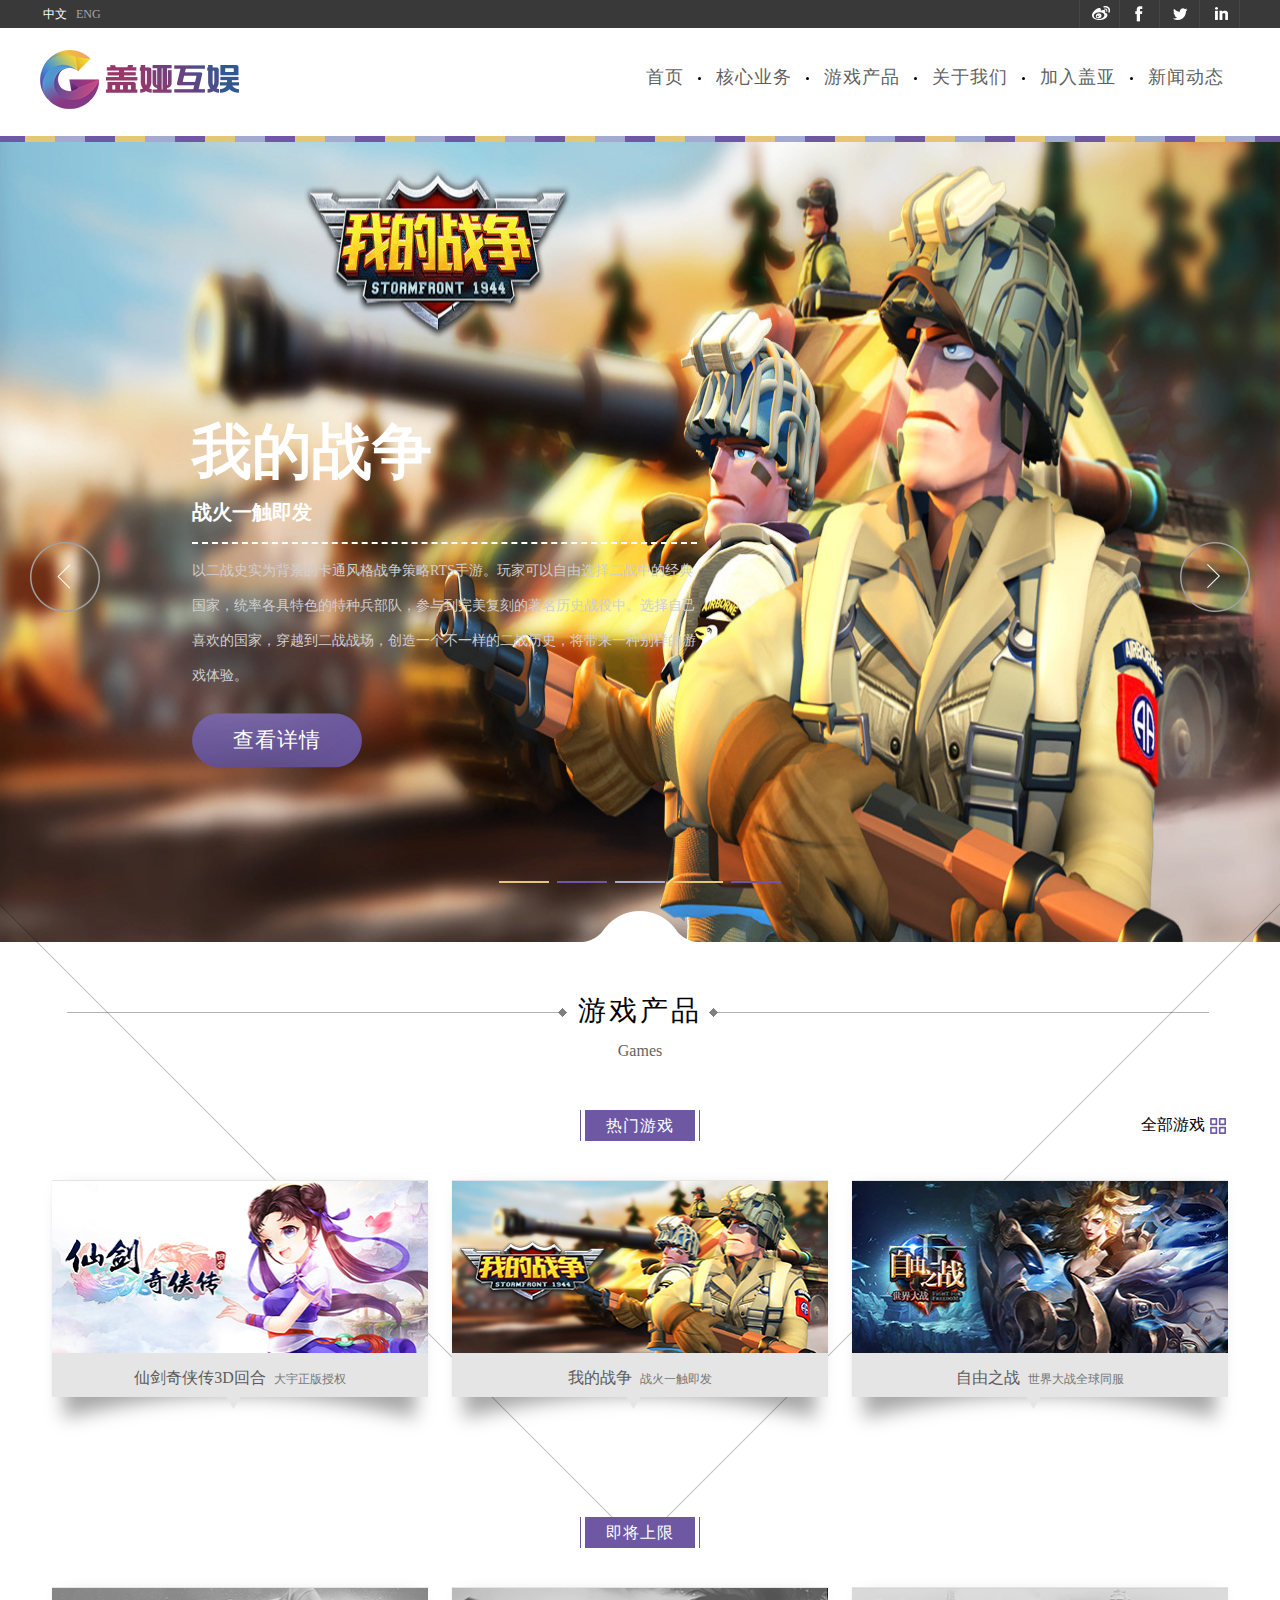
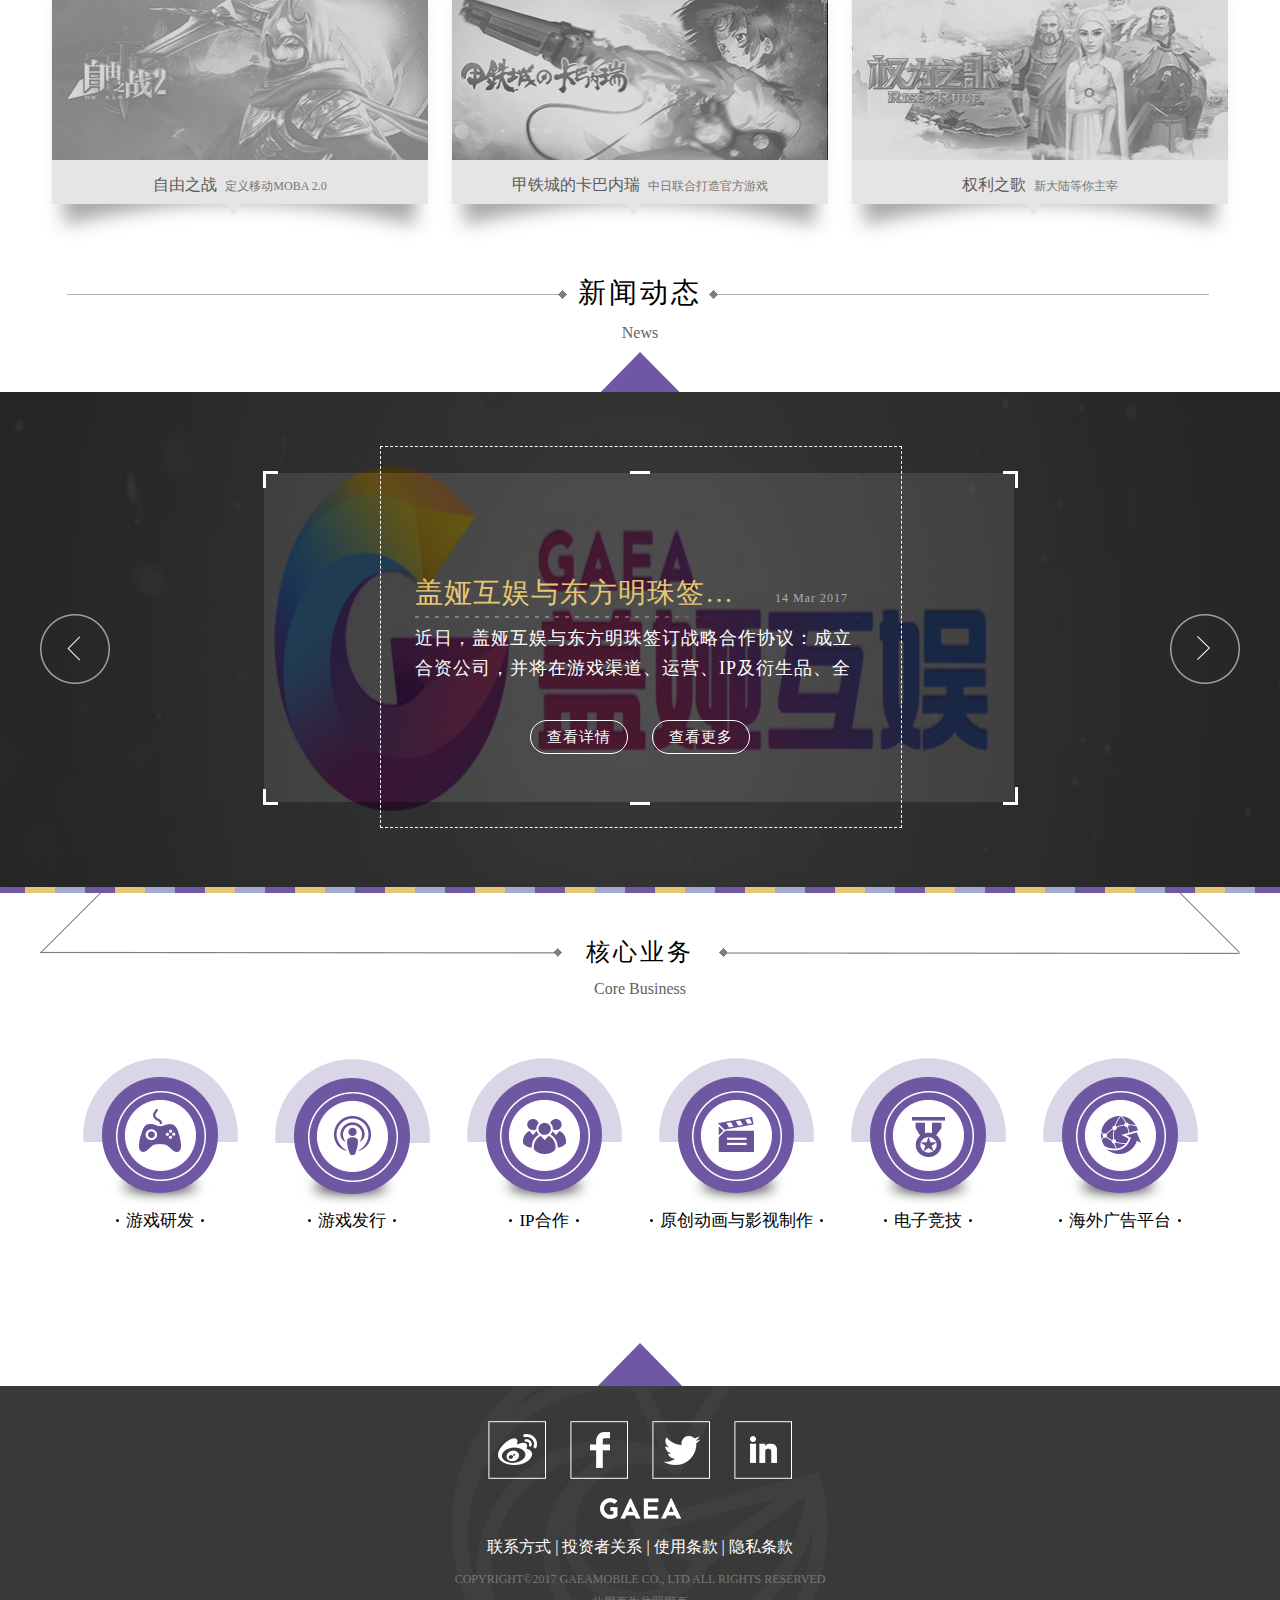
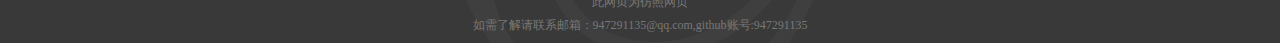
==== index.html @ ed8b8d53 "add index" ====
<!DOCTYPE html>
<html>
	<head>
		<meta charset="utf-8" />
<!--		/<meta name="viewport" content="width=device-width,initial-scale=1" />-->
		<title>重生娱乐</title>		
		<script type="text/javascript" src="js/jquery-3.1.1.min.js" ></script>
		<script type="text/javascript" src="js/imgshow.js" ></script>
		<script>
			$(function(){
				var userwidth= $(window).width();
			})
		</script>
		<link rel="stylesheet" href="css/index.css" />
	</head>
	<body>
		<header>
			<div class="head_box">
				<div class="sub_menu">
					<div class="inner">
						<div class="language">
							<ul>
								<li><a href="#" class="active">中文</a></li>
								<li><a href="#">ENG</a></li>
							</ul>
						</div>
						<div class="sub_share">
							<a href="#" class="sina">
								<div></div>
							</a>
							<a href="#" class="fb">
								<div></div>
							</a>
							<a href="#" class="twitter">
								<div></div>
							</a>
							<a href="#" class="in">
								<div></div>
							</a>
						</div>
					</div>
				</div>
				<div class="nav_box">
					<div class="box_inner">
						<a href="#"><img src="img/gaea.png"  /></a>
						<ul class="nav">
							<li class="nav_1"><a href="#">首页</a></li>
							<li><a href="#">核心业务</a></li>
							<li><a href="#">游戏产品</a></li>
							<li><a href="#">关于我们</a></li>
							<li><a href="#">加入盖亚</a></li>
							<li><a href="#">新闻动态</a></li>
						</ul>
					</div>
				</div>
			</div>
		</header>
		<div class="deco-arrow-big-min"></div>
		<div class="content">
			<div class="imgshow">
				<ul class="imgwidth">
					<li><a href="#"><img src="img/show.jpg"/></a></li>
					<li><a href="#"><img src="img/show (1).jpg"/></a></li>
					<li><a href="#"><img src="img/show (2).jpg"/></a></li>
					<li><a href="#"><img src="img/show (3).jpg"/></a></li>
					<li><a href="#"><img src="img/show (4).jpg"/></a></li>
				</ul>
				<div class="deco-arrow-big"></div>
				<div class="left_but newbtn" >
					<a class="other"></a>
				</div>
				<div class="right_but newbtn">
					<a class="other"></a>
				</div>
				<div class="img_nav">
					<span></span>
					<span></span>
					<span></span>
					<span></span>
					<span></span>
				</div>
				<div class="img_information">
						<ul>
							<li class="active">
								<h2>
									我的战争
									<span>战火一触即发</span>
								</h2>
								<div class="information_info">
									<p>以二战史实为背景的卡通风格战争策略RTS手游。玩家可以自由选择二战中的经典国家，统率各具特色的特种兵部队，参与到完美复刻的著名历史战役中。选择自己喜欢的国家，穿越到二战战场，创造一个不一样的二战历史，将带来一种别样的游戏体验。</p>
								</div>
								<a class="information_btn" href="#">查看详情</a>
							</li>
							<li>
								<h2>
									<p>仙剑奇侠传3D回合</p>
									<p><span>战火一触即发</span></p>
								</h2>
								<div class="information_info">
									<p>大宇正版授权仙剑全系列3DMMORPG回合制大型手游，全3D画面、立体飞行坐骑、开放式场景、姚仙订制专属剧情，且在众多仙剑传统产品中首次引入阵营概念——仙盟剑盟激烈对抗。仙剑21年，御剑乘风！</p>
								</div>
								<a class="information_btn" href="#">查看详情</a>
							</li>
							<li>
								<h2>
									自由之战2
									<span>定义移动MOBA 2.0</span>
								</h2>
								<div class="information_info">
									<p>《自由之战》的全新续作，从玩法、视觉、平衡性、荣誉、资源及赛事等多角度出发，合力打造出引领未来的MOBA手游。</p>
								</div>
								<a class="information_btn" href="#">查看详情</a>
							</li>
							<li>
								<h2>
									甲铁城的卡巴内瑞
									<span>中日联合打造官方游戏</span>
								</h2>
								<div class="information_info">
									<p>日本版权方正版授权，100%正统还原原著剧情，在游戏中体验末世浩劫，自由探索危机世界，打造属于自己的家园。</p>
								</div>
								<a class="information_btn" href="#">查看详情</a>
							</li>
							<li>
								<h2>
									巫师之昆特牌
									<span>你就是王牌</span>
								</h2>
								<div class="information_info">
									<p>《巫师之昆特牌》是一款免费的在线卡牌游戏，其设定源自《巫师》系列小说；它的原型最初出现在《巫师》游戏系列的第三作《巫师 3：狂猎》中 ，强调兵不厌诈、临场决策和精心布局的创新玩法。</p>
								</div>
								<a class="information_btn" href="#">查看详情</a>
							</li>
						</ul>
				</div>
				<div class="bottom_deco"></div>
				
			</div>
			
			<div class="game-box">
				<div class="game_header_title">
					<h2>	
						游戏产品
						<span>Games</span>
					</h2>
				</div>
				<div class="hotgame">
					<div class="hotgame_inner">
						<div class="game_type">
							<h3>热门游戏</h3>
							<a class="checkall">全部游戏</a>
						</div>
						<div class="game_con">
							<ul>
								<li><a href="#"><div class="pic"><img src="img/show_1.jpg"/></div><p>仙剑奇侠传3D回合<span>大宇正版授权</span></p></a></li>
								<li><a href="#"><div class="pic"><img src="img/show_2.jpg"/></div><p>我的战争<span>战火一触即发</span></p></a></li>
								<li><a href="#"><div class="pic"><img src="img/show_3.jpg"/></div><p>自由之战<span>世界大战全球同服</span></p></a></li>
							</ul>
						</div>
					</div>
				</div>
				<div class="colgame">
					<div class="colgame_inner">
						<div class="game_type">
							<h3>即将上限</h3>
						</div>
						<div class="game_con">
							<ul>
								<li><a href="#"><div class="pic"><img src="img/show_4.jpg"/></div><p>自由之战<span>定义移动MOBA 2.0</span></p></a></li>
								<li><a href="#"><div class="pic"><img src="img/show_5.jpg"/></div><p>甲铁城的卡巴内瑞<span>中日联合打造官方游戏</span></p></a></li>
								<li><a href="#"><div class="pic"><img src="img/show_6.jpg"/></div><p>权利之歌<span>新大陆等你主宰</span></p></a></li>
							</ul>
						</div>
					</div>
				</div>
			</div>
		
			<div class="news-box">
				<div class="news-box_title">
					<h2>
						新闻动态
						<span>News</span>
					</h2>
				</div>
				<div class="news-box-swiper">
					<div class="news-con">
						<div class="swiper-container">
							<ul>
								<li><img src="img/show_yin_2.jpg" /></li>
								<li><img src="img/show_yin_3.jpg" /></li>
								<li><img src="img/show_yin_1.jpg" /></li>
							</ul>
						</div>
						<div class="new-mark">
							<div class="new-mark_div">
								<div class="news_info">
									<div class="deco deco01"></div>
									<div class="deco deco02"></div>
									<div class="deco deco03"></div>
									<div class="deco deco04"></div>
									<div class="deco deco05"></div>
									<div class="deco deco06"></div>
									<div class="deco deco07"></div>
									<div class="deco deco08"></div>
									<div class="deco deco09"></div>
									<div class="deco deco010"></div>
									<div class="deco-dashed"></div>
									<ul>
										<li class="active">
											<div class="ni-title">
												<a>盖娅互娱与东方明珠签订战略合作协议</a>
												<span>14 Mar 2017</span>
											</div>
											<div class="ni-con">
												<p>近日，盖娅互娱与东方明珠签订战略合作协议：成立合资公司，并将在游戏渠道、运营、IP及衍生品、全
													球游戏市场开拓、广告资源和融资支持等方面发挥各自优势，开展深度合作。</p>
											</div>
											<div class="ni-link">
												<a href="#">查看详情</a>
												<a href="#">查看更多</a>
											</div>
										</li>
										<li>
											<div class="ni-title">
												<a>《仙剑奇侠传3D回合》首部资料片今日上线</a>
												<span>13 Mar 2017</span>
											</div>
											<div class="ni-con">
												<p>由杨幂、陈学冬联合代言，仙剑首款历代记回合制手游《仙剑奇侠传3D回合》距公测上线已经有两个多月的时间，为了让...</p>
											</div>
											<div class="ni-link">
												<a href="#">查看详情</a>
												<a href="#">查看更多</a>
											</div>
										</li>
										<li>
											<div class="ni-title">
												<a>《我的战争》创新防御战正式上线！</a>
												<span>14 Mar 2017</span>
											</div>
											<div class="ni-con">
												<p>今日，由盖娅互娱代理发行，天津星艺历时两年研发的二战策略RTS手游《我的战争》正式推出了创新的防御战玩法。</p>
											</div>
											<div class="ni-link">
												<a href="#">查看详情</a>
												<a href="#">查看更多</a>
											</div>
										</li>
									</ul>
								</div>
								<div class="new-mark_left"></div>
								<div class="new-mark_right"></div>
							</div>
						</div>
					</div>
				</div>
			</div>
		
			<div class="business-box">
				<div class="business-title">
					<h2>
						核心业务
						<span>Core Business</span>
					</h2>
				</div>
				<ul class="bs-list">
					<li>
						<a href="#">
							<div class="icon-bs icon-bs-1"></div>
							<p>
								<span>游戏研发</span>
							</p>
						</a>
					</li>
					<li>
						<a href="#">
							<div class="icon-bs icon-bs-2"></div>
							<p>
								<span>游戏发行</span>
							</p>
						</a>
					</li>
					<li>
						<a href="#">
							<div class="icon-bs icon-bs-3"></div>
							<p>
								<span>IP合作</span>
							</p>
						</a>
					</li>
					<li>
						<a href="#">
							<div class="icon-bs icon-bs-4"></div>
							<p>
								<span>原创动画与影视制作</span>
							</p>
						</a>
					</li>
					<li>
						<a href="#">
							<div class="icon-bs icon-bs-5"></div>
							<p>
								<span>电子竞技</span>
							</p>
						</a>
					</li>
					<li>
						<a href="#">
							<div class="icon-bs icon-bs-6"></div>
							<p>
								<span>海外广告平台</span>
							</p>
						</a>
					</li>
				</ul>
			</div>
		</div>
		<footer>
			<i class="watermark"></i>
			<div class="footer_inner">
				<div class="footer-link">
					<a href="#"><span class="footer_sin"></span></a>
					<a href="#"><span class="footer_fb"></span></a>
					<a href="#"><span class="footer_twitter"></span></a>
					<a href="#"><span class="footer_in"></span></a>
				</div>
				<div class="footer-logo"></div>
				<div class="footer-me">
					<a href="#">联系方式</a>
					<span>|</span>
					<a href="#">投资者关系</a>
					<span>|</span>
					<a href="#">使用条款</a>
					<span>|</span>
					<a href="#">隐私条款</a>
				</div>
				<div class="footer-copyright">
					<p>COPYRIGHT©2017 GAEAMOBILE CO., LTD ALL RIGHTS RESERVED</p>
					<p>此网页为仿照网页</p>
					<p>如需了解请联系邮箱：947291135@qq.com,github账号:947291135</p>
				</div>
			</div>
		</footer>
	</body>
</html>
---- css/index.css ----
*{
				margin: 0;
				padding: 0;
			}
			a{
				text-decoration: none;
			}
			ul{
				list-style: none;
			}
			.head_box{
				width: 100%;
				height: 142px;
				min-width: 1200px;
				overflow: hidden;
			}
			.sub_menu{
				width: 100%;
				height: 28px;
				background-color: #393939;
			}
			.sub_menu .inner{
				width: 1200px;
				height: 28px;
				margin: 0 auto;
			}
			.sub_menu .inner .language{
				float: left;
			}
			.sub_menu .inner .language ul{
				list-style: none;
				display: inline-block;
				
			}
			.sub_menu .inner .language ul li{
				float: left;
				display: inline-block;
				margin: 0 3px;
			}
			.sub_menu .inner .language ul li a{
				color: #a6a6a6;
				line-height: 28px;
				padding-right: 3px;
				font-family: "微软雅黑";
				font-size: 12px;
			}
			.sub_menu .inner .language ul li a.active{
				color: white;
			}
			.sub_share{
				position: relative;
				float: right;
				height: 100%;
			}
			.sub_share a{		
				padding: 0 12px;
				position: relative;
				float: left;
				width: 15px;
				height: 100%;
				border-left: 1px solid rgb(70,70,70) ;
			}
			.sub_share a.sina div{
				display: block;
				position: absolute;
				height: 16px;
				width: 20px;
				left: 11px;
				top: 6px;
				background: url(../img/sprite_common.png) no-repeat -3px -113px;
			}
			.sub_share a.fb div{
				position: absolute;
				height: 16px;
				width: 8px;
				left: 15px;
				top: 6px;
				background: url(../img/sprite_common.png) no-repeat -4px -82px;
			}
			.sub_share a.twitter div{
				position: absolute;
				height: 16px;
				width: 16px;
				left: 13px;
				top: 6px;
				background: url(../img/sprite_common.png) no-repeat -15px -82px;
			}
			.sub_share a.in{
				border-right: 1px solid rgb(70,70,70) ;
			}
			.sub_share a.in div{
				position: absolute;
				height: 16px;
				width: 15px;
				left: 13px;
				top: 6px;
				background: url(../img/sprite_common.png) no-repeat -29px -82px;
			}
			.nav_box{
				width: 100%;
				height: 114px;
				min-width: 1200px;
				background: url(../img/nav_line.jpg) repeat-x bottom center;
			}
			.nav_box .box_inner{
				width: 1200px;
				height: 100%;
				margin: 0 auto;
				position: relative;
			}
			.nav_box .box_inner a img{
				position: absolute;
				left: 0px;
				top: 22px;
			}
			.nav_box .box_inner .nav{
				float: right;
				font-size: 18px;
				margin-top: 30px;
				font-size: 10px;
				
			}
			.nav_box .box_inner .nav li{
				float: left;
				position: relative;
				letter-spacing: 1px;
				margin: 0 12px;
			}
			.nav_box .box_inner .nav li:before{
				content: "";
			    position: absolute;
			    top: 50%;
			    left: -14px;
			    width: 3px;
			    height: 3px;
			    border-radius: 50%;
			    background-color: #000;
			}.nav_box .box_inner .nav li.nav_1::before{
				width: 0px;
				height: 0px;
			}
			.nav_box .box_inner .nav li a{
				display: block;
				line-height: 38px;
				height: 38px;
				padding: 0 4px;
			    color: #615f5f;
			    font-size: 18px;
			    font-family: "微软雅黑";
			}
			.content{
				width: 100%;
				min-width: 1200px;
			}
						.imgshow{
				height: 800px;
				position: relative;
				overflow: hidden;
			}
			.index{
				width: 10px;
				height: 2000px;
			}
			.imgwidth{
				height: 100%;
				position: absolute;
				z-index: 1;
			}
			.imgshow .imgwidth li{
				float: left;
			}
			.imgshow .imgwidth li a img{
				height: 800px;
			}
			div.newbtn{
				width: 70px;
				height: 70px;
				position: absolute;
				top: 50%;
				margin-top: -35x;
			}
			
			.left_but{
				background: url(../img/sprite_home.png) no-repeat ;
				left: 30px;
				cursor: pointer;
				z-index: 1;
			}
			.left_but a.other{
				width: 100%;
				height: 100%;
				content: "";
				position: absolute;
				top: 0;
				background: url(../img/sprite_home.png) no-repeat -70px 0px;
				display: none;
			}
			.right_but a.other{
				width: 100%;
				height: 100%;
				content: "";
				position: absolute;
				top: 0;
				background: url(../img/sprite_home.png) no-repeat -70px -70px;
				display: none;
			}
			.right_but{
				background: url(../img/sprite_home.png) no-repeat 0px -70px;
				right: 30px;
				z-index: 1;
			}
			.img_nav{
				width: 100%;
				z-index: 1;
				bottom: 55px;
				position: absolute;
				text-align: center;
			}
			.img_nav span{
				width: 50px;
				height: 2px;
				margin: 0 2px;
				display: inline-block;
			}
			.img_nav span:nth-child(3n+1){
				background: #e5c674;
			}
			.img_nav span:nth-child(3n+2){
				background: #6e58a3;
			}
			.img_nav span:nth-child(3n+3){
				background: #a2aacf;
			}
			.img_information{
				position: absolute;
				top: 35%;
				left: 15%;
				color: #cfcfcf;
				font-size: 14px;
			}
			.img_information ul li{
				position: absolute;
				top: 0;
				left: 0;
				transition: all .3s;
				opacity: 0;
			}
			.img_information ul li.active{
				opacity: 1;
				z-index: 1;
			}
			.img_information ul li h2{
				display: inline-block;
				font-size: 60px;
				color: #fff;
				line-height: 60px;
			}
			.img_information ul li h2 p{
				color: #000;
			}
			.img_information ul li h2 span{
				font-size: 20px;
				display: block;
			}
			.img_information ul li .information_info{
				width: 505px;
				padding-top: 9px;
				line-height: 35px;
				border-top: 2px dashed #fff;
			}
			.img_information ul li a.information_btn{
				    display: inline-block;
				    margin-top: 20px;
				    width: 170px;
				    height: 55px;
				    line-height: 55px;
				    font-size: 21px;
				    color: #fff;
				    letter-spacing: 1px;
				    text-align: center;
				    font-style: normal;
				    background: url(../img/sprite_home.png) no-repeat -158px -4px;
			}
			.bottom_deco{
				    position: absolute;
				    bottom: 0;
				    left: 50%;
				    width: 114px;
				    height: 31px;
				    margin-left: -57px;
				    background: url(../img/sprite_home.png) no-repeat -8px -159px;
				    z-index: 1;
			}
			.deco-arrow-big{
				    position: absolute;
				    top: 440px;
				    left: 0;
				    width: 100%;
				    height: 1047px;
				    background: url(../img/deco_arrow_big.png) no-repeat top center;
				    z-index: 1;
			}
			.deco-arrow-big-min{
				position: absolute;
				top: 582px;
				width: 100%;
				min-width: 1200px;
				height: 1047px;
				background: url(../img/deco_arrow_big.png) no-repeat top center;
				z-index: 1;
			}
			.game-box{
				    position: relative;
				    width: 100%;
				    z-index: 1;
				    margin-top: 50px;
				    min-width: 1200px;
			}
			.game_header_title{
				width: 100%;
				text-align: center;
				min-width: 1200px;
			}
			.game_header_title h2{
				position: relative;
				display: inline-block;
				color: #000;
				font-size: 28px;
				letter-spacing: 3px;
				font-weight: normal;
			}
			.game_header_title h2 span{
				display: block;
				color: #626262;
				margin-top: 12px;
				font-size: 16px;
				letter-spacing: normal;
			}
			.game_header_title h2:before{
				content: "";
				position: absolute;
				background-color: #b2b2b2;
				background: url(../img/section_line.png) no-repeat -382px 0;
				width: 500px;
			    height: 9px;
			    top: 16px;
			    right: 135px;
			}
			.game_header_title h2:after{
				content: "";
				position: absolute;
				background-color: #b2b2b2;
				width: 500px;
			    height: 9px;
				background: url(../img/section_line.png) no-repeat -882px 0;
				top: 16px;
				left: 131px;
			}
			.game-box .hotgame{
				margin-top: 50px;
				position: relative;
				width: 100%;
				min-width: 1200px;
			}
			.hotgame .hotgame_inner{
				width: 1200px;
				margin: 0 auto;
				position: relative;
			}
			.game_type{
				text-align: center;
			}
			.game_type h3{
				position: relative;
				display: inline-block;
				color: #fff;
				font-size: 16px;
				height: 31px;
				line-height: 31px;
				padding: 0 21px;
				background-color: #6E58A3;
				letter-spacing: 1px;
				font-weight: normal;
			}
			.game_type h3:after{
				content: "";
			    position: absolute;
			    top: 0;
			    right: -5px;
			    width: 1px;
			    height: 100%;
			    background-color: #6e58a3;
			}
			.game_type h3:before{
				content: "";
			    position: absolute;
			    top: 0;
			    left: -5px;
			    width: 1px;
			    height: 100%;
			    background-color: #6e58a3;
			}
			.game_type .checkall{
				position: absolute;
				color: #000;
				right: 14px;
				top: 5px;
				padding-right: 21px;
				cursor:  pointer
			}
			.game_type .checkall:after{
				content: "";
   				position: absolute;
   				background: url(../img/sprite_home.png) no-repeat -348px -165px;
   				top: 3px;
   				right: 0;
   				transition: all .3s;
    			-webkit-transition: all .3s;
    			width: 16px;
    			height: 16px;
			}
			.game_type .checkall:hover:after{
				background-position: -348px -145px;
			}
			.game_con{
				width: 1200px;
				height: 266px;
				margin: 30px auto;
				overflow: hidden;
			}
			.game_con ul li{
				float: left;
				width: 376px;
				height: 266px;
				background: url(../img/gamepro_bg.png) no-repeat;
				margin: 0 3px;
				padding: 0 9px;
			}
			.game_con ul li a{
				position: relative;
				display: block;
				width: 100%;
				height: 100%;
			}
			.game_con li .pic{
				position: relative;
				width: 100%;
				height: 172px;
				margin: 10px auto;
				overflow: hidden;
			}
			.game_con li .pic img{
				width: 100%;
				height: 100%;
				transition: all .3s;
  				-webkit-transition: all .3s;
  				transform:scale(1);
			}
			.game_con ul li a:hover .pic img{
				transform:scale(1.2);
			}
			.game_con ul li a p{
				text-align: center;
				display: block;
				margin-top: 6px;
				width: 100%;
				height: 30px;
				line-height: 30px;
				overflow: hidden;
				font-size: 16px;
				color: #5b5b5b;
			}
			.game_con ul li a p span{
				font-size: 12px;
				color: #757575;
				margin-left: 8px;
			}
			.colgame{
				width: 100%;
				position: relative;
				min-width: 1200px;
				margin-top: 80px ;
			}
			.colgame .colgame_inner{
				width: 1200px;
				margin: 0 auto;
				position: relative;
			}
			.news-box{
				margin-top: 30px;
			}
			.news-box .news-box_title{
				width: 100%;
				min-width: 1200px;
				text-align: center;
			}
			.news-box .news-box_title h2{
				position: relative;
				display: inline-block;
				color: #000;
				font-weight: normal;
				font-size: 28px;
				letter-spacing: 3px;
			}
			.news-box .news-box_title h2:before{
				content: "";
				position: absolute;
				background-color: #b2b2b2;
				background: url(../img/section_line.png) no-repeat -382px 0;
				width: 500px;
			    height: 9px;
			    top: 16px;
			    right: 135px;
			}
			.news-box .news-box_title h2:after{
				content: "";
				position: absolute;
				background-color: #b2b2b2;
				width: 500px;
			    height: 9px;
				background: url(../img/section_line.png) no-repeat -882px 0;
				top: 16px;
				left: 131px;
			}
			.news-box .news-box_title h2 span{
				display: block;
				color: #626262;
				margin-top: 12px;
				font-size: 16px;
				letter-spacing: normal;
			}
			.news-box .news-box-swiper{
				position: relative;
				width: 100%;
				min-width: 1200px;
				height: 605px;
				margin-top: 10px;
				background:url(../img/news_bg.png) no-repeat top center ;
				overflow: hidden;
			}
			.news-con{
				position: relative;
				height: 495px;
				margin-top: 40px;
				padding-bottom: 6px;
				background: url(../img/nav_line.jpg) repeat-x bottom center;
			}
			.news-con .new-mark{
				position: absolute;
				min-width: 1200px;
				top: 0;
				left:0;
				width: 100%;
				height: 100%;
				background: url(../img/news_mark.png) no-repeat top center;
				z-index: 1;
			}
			.new-mark .new-mark_div{
				width: 1200px;
				height: 100%;
				position: relative;
				margin: 0px auto;
			}
			.new-mark_div .new-mark_left{
				position: absolute;
				width: 70px;
				height: 70px;
				z-index: 2;
				left: 0;
				top: 50%;
				margin-top: -110px;
				background: url(../img/sprite_home.png) no-repeat;
				cursor: pointer;
			}
			.new-mark_div .new-mark_left:before{
				content: "";
				position: absolute;
				top: 0;
				width: 100%;
				height: 100%;
				background: url(../img/sprite_home.png) no-repeat -70px 0;
				transition: all .3s;
				-webkit-transition: all .3s;
				z-index: 3; 
				opacity: 0; 
			}
			.new-mark_div .new-mark_left:hover:before{
				opacity: 1; 
			}
			.new-mark_div .new-mark_right{
				position: absolute;
				width: 70px;
				height: 70px;
				z-index: 2;
				right: 0;
				top: 50%;
				margin-top: -110px;
				background: url(../img/sprite_home.png) no-repeat 0px -70px;
				cursor: pointer;
			}
			.new-mark_div .new-mark_right:before{
				content: "";
				position: absolute;
				top: 0;
				width: 100%;
				height: 100%;
				background: url(../img/sprite_home.png) no-repeat -70px -70px;
				transition: all .3s;
				-webkit-transition: all .3s;
				z-index: 3; 
				opacity: 0; 
			}
			.new-mark_div .new-mark_right:hover:before{
				opacity: 1; 
			}
			.news-con .swiper-container{
				height: 100%;
				overflow: hidden;
			}
			.swiper-container ul{
				display: block;
				height: 495px;
				position: relative;
			}
			.swiper-container ul li{
				height: 495px;
				float: left;
			}
			.swiper-container ul li img{
				display: block;
				height: 100%;
				min-width: 1200px;
			}
			.news_info{
				position: relative;
				width: 751px;
				height: 330px;
				margin: 81px auto;
			}
			.news_info .deco{
				position: absolute;
				top: 0;
				background-color: #fff;
			}
			.news_info .deco01{
				width: 3px;
				height: 15px;
				left: -2px;
			}
			.news_info .deco02{
				width: 15px;
				height: 3px;
				left: -2px;
				top: -2px;
			}
			.news_info .deco03{
				width: 20px;
				height: 3px;
				top: -2px;
				left: 50%;
				margin-left:-10px ;
			}
			.news_info .deco04{
				width: 15px;
				height: 3px;
				top: -2px;
				right: -2px;
			}
			.news_info .deco05{
				width: 3px;
				height: 15px;
				right: -2px;
				top: 0;
			}
			.news_info .deco06{
				width: 3px;
				height: 15px;
				right: -2px;
				top: auto;
				bottom: 1px;
			}
			.news_info .deco07{
				width: 15px;
				height: 3px;
				right: -2px;
				top: auto;
				bottom: -2px;
			}
			.news_info .deco08{
				width: 20px;
				height: 3px;
				top: auto;
				bottom: -2px;
				left: 50%;
				margin-left:-10px ;
			}
			.news_info .deco09{
				width: 15px;
				height: 3px;
				left: -2px;
				top: auto;
				bottom: -2px;
			}
			.news_info .deco010{
				width: 3px;
				height: 15px;
				left: -2px;
				top: auto;
				bottom: -1px;
			}
			.news_info .deco-dashed{
				position: absolute;
				top: -27px;
				left: 50%;
				width: 520px;
				height: 380px;
				margin-left: -260px;
				border: 1px dashed #fff;
			}
			.news_info ul{
				position: relative;
				width: 450px;
				margin: 0px auto;
				padding-top: 100px;
				font-size: 18px;
				color: #fff;
				letter-spacing: 1px;
			}
			.news_info ul li{
				width: 100%;
				display: none;
			}
			.news_info ul li.active{
				display: block;
			}
			.ni-title{
				position: relative;
				color: #E5C674;
				font-size: 28px;
				line-height: 40px;
			}
			.ni-title:after{
				content: "";
				position: absolute;
				bottom: 0;
				left: 0;
				width: 444px;
				height: 2px;
				background: url(../img/sprite_home.png) no-repeat -3px -213px;
			}
			.ni-title a{
				float: left;
				width: 340px;
				color: #E5C674;
				max-width: 340px;
				height: 100%;
				overflow: hidden;
				text-overflow: ellipsis;
				white-space: nowrap;
			}
			.ni-title span{
				font-size: 12px;
				color: #aeaeae;
				margin-left: 20px;
			}
			.ni-con{
				margin: 5px auto;
				width: 100%;
				height: 60px;
				line-height: 30px;
				overflow: hidden;
			}
			.ni-link{
				text-align: center;
				font-size: 15px;
				color: #FFF;
				margin-top: 45px;
			}
			.ni-link a{
				padding: 8px 16px;
				border: 1px solid #fff;
				border-radius: 21px;
				color: #fff;
				margin: 0 10px;
				transition: all .3s;
				-webkit-transition: all .3s; 
			}
			.ni-link a:hover{
				border: 1px solid rgb(110,91,115);
				background-color: rgb(110,91,155);				
			}
			.business-box{
				margin-top: -21px;
				min-width: 1200px;
			}
			.business-title{
				text-align: center;
				width: 100%;
			}
			.business-title h2{
				position: relative;
				display: inline-block;
				color: #000;
				letter-spacing: 3px;
				font-weight: normal;
			}
			.business-title h2 span{
				margin-top: 12px;
				display: block;
				color: #626262;
				font-size: 16px;
				letter-spacing: normal;
			}
			.bs-list{
				width: 1200px;
				min-width: 1200px;
				margin: 60px auto;
				text-align: center;
				overflow: hidden;
			}
			.bs-list li{
				display: inline-block;
				width: 188px;
				overflow: hidden;
			}
			.bs-list li a{
				display: block;
				width: 100%;
				margin: 0 auto;
				color: #000;
			}
			.bs-list li .icon-bs{
				position: relative;
				margin: 0 auto;
				width: 155px;
				height: 151px;
				background: url(../img/icon_business.png) no-repeat;
			}
			.bs-list li .icon-bs.icon-bs-1{
				background-position: 0 0;
			}
			.bs-list li .icon-bs.icon-bs-2{
				background-position: -155px 0;
			}
			.bs-list li .icon-bs.icon-bs-3{
				background-position: -310px 0;
			}
			.bs-list li .icon-bs.icon-bs-4{
				background-position: -465px 0;
			}
			.bs-list li .icon-bs.icon-bs-5{
				background-position: -620px 0;
			}
			.bs-list li .icon-bs.icon-bs-6{
				background-position: -775px 0;
			}
			.bs-list li .icon-bs.icon-bs-1:before{
				content: "";
				position: absolute;
				width: 100%;
				height: 100%;
				top: 0;
				left: 0;
				background: url(../img/icon_business.png) no-repeat 0 -151px;
				opacity: 0;
				transition: all .3s;
				-webkit-transition: all .3s; 
			}
			.bs-list li .icon-bs.icon-bs-2:before{
				content: "";
				position: absolute;
				width: 100%;
				height: 100%;
				top: 0;
				left: 0;
				background: url(../img/icon_business.png) no-repeat -155px -151px;
				opacity: 0;
				transition: all .3s;
				-webkit-transition: all .3s; 
			}
			.bs-list li .icon-bs.icon-bs-3:before{
				content: "";
				position: absolute;
				width: 100%;
				height: 100%;
				top: 0;
				left: 0;
				background: url(../img/icon_business.png) no-repeat -310px -151px;
				opacity: 0;
				transition: all .3s;
				-webkit-transition: all .3s; 
			}
			.bs-list li .icon-bs.icon-bs-4:before{
				content: "";
				position: absolute;
				width: 100%;
				height: 100%;
				top: 0;
				left: 0;
				background: url(../img/icon_business.png) no-repeat -465px -151px;
				opacity: 0;
				transition: all .3s;
				-webkit-transition: all .3s; 
			}
			.bs-list li .icon-bs.icon-bs-5:before{
				content: "";
				position: absolute;
				width: 100%;
				height: 100%;
				top: 0;
				left: 0;
				background: url(../img/icon_business.png) no-repeat -620px -151px;
				opacity: 0;
				transition: all .3s;
				-webkit-transition: all .3s; 
			}
			.bs-list li .icon-bs.icon-bs-6:before{
				content: "";
				position: absolute;
				width: 100%;
				height: 100%;
				top: 0;
				left: 0;
				background: url(../img/icon_business.png) no-repeat -775px -151px;
				opacity: 0;
				transition: all .3s;
				-webkit-transition: all .3s; 
			}
			.bs-list li a:hover .icon-bs.icon-bs-1:before{
				opacity: 1;
			}
			.bs-list li a:hover .icon-bs.icon-bs-2:before{
				opacity: 1;
			}
			.bs-list li a:hover .icon-bs.icon-bs-3:before{
				opacity: 1;
			}
			.bs-list li a:hover .icon-bs.icon-bs-4:before{
				opacity: 1;
			}
			.bs-list li a:hover .icon-bs.icon-bs-5:before{
				opacity: 1;
			}
			.bs-list li a:hover .icon-bs.icon-bs-6:before{
				opacity: 1;
			}
			.bs-list li a p{
				color: #000;
				font-size: 17px;
			}
			.bs-list li a p span{
				position: relative;
				padding: 0 10px;
			}
			.bs-list li a p span:before{
				content: "";
			    position: absolute;
			    top: 50%;
			    left: 0;
			    width: 3px;
			    height: 3px;
			    margin-top: -2px;
			    border-radius: 50%;
			    background-color: #000;
			}
			.bs-list li a p span:after{
				content: "";
			    position: absolute;
			    top: 50%;
			    right: 0;
			    width: 3px;
			    height: 3px;
			    margin-top: -2px;
			    border-radius: 50%;
			    background-color: #000;
			}
			footer{
				position: relative;
				width: 100%;
				height: 257px;
				min-width: 1200px;
				background-color: #393939;
				text-align: center;
				margin-top: 150px;
			}
			footer:before{
				content:"";
				position: absolute;
				top: -43px;
				left: 50%;
				width: 86px;
				height: 43px;
				margin-left: -43px;
				background: url(../img/sprite_common.png) no-repeat -77px -74px;
			}
			footer .watermark{
				position: absolute;
				top: 0;
				left: 50%;
				width: 376px;
				height: 100%;
				margin-left: -188px;
				background: url(../img/sprite_common.png) no-repeat 0 -139px;
			}
			footer .footer_inner{
				position: relative;
				overflow: hidden;
				margin:  0 auto;
				width: 1200px;
			}
			footer .footer-link{
				margin-top: 35px;
			}
			footer .footer-link a span{
				display: inline-block;
				background: url(../img/sprite_common.png) no-repeat;
				overflow: hidden;
				width: 58px;
				height: 58px;
				cursor: pointer;
				margin: 0 10px;
			}
			footer .footer-link a span.footer_sin{
				background-position: -246px 0;
			}
			footer .footer-link a span.footer_fb{
				background-position: 0 0;
			}
			footer .footer-link a span.footer_twitter{
				background-position: -82px 0;
			}
			footer .footer-link a span.footer_in{
				background-position: -164px 0;
			}
			footer .footer-logo{
				width: 81px;
				height: 21px;
				margin: 15px auto;
				background: url(../img/sprite_common.png) no-repeat -178px -86px;
			}
			footer .footer-me{
				color: #fff;
				font-style: 14px;
				margin-top: 18px;
			}
			footer .footer-me a{
				color: #fff;
			}
			footer .footer-copyright{
				font-size: 12px;
				margin-top: 10px;
				line-height: 23px;
				color: #787878;
			}
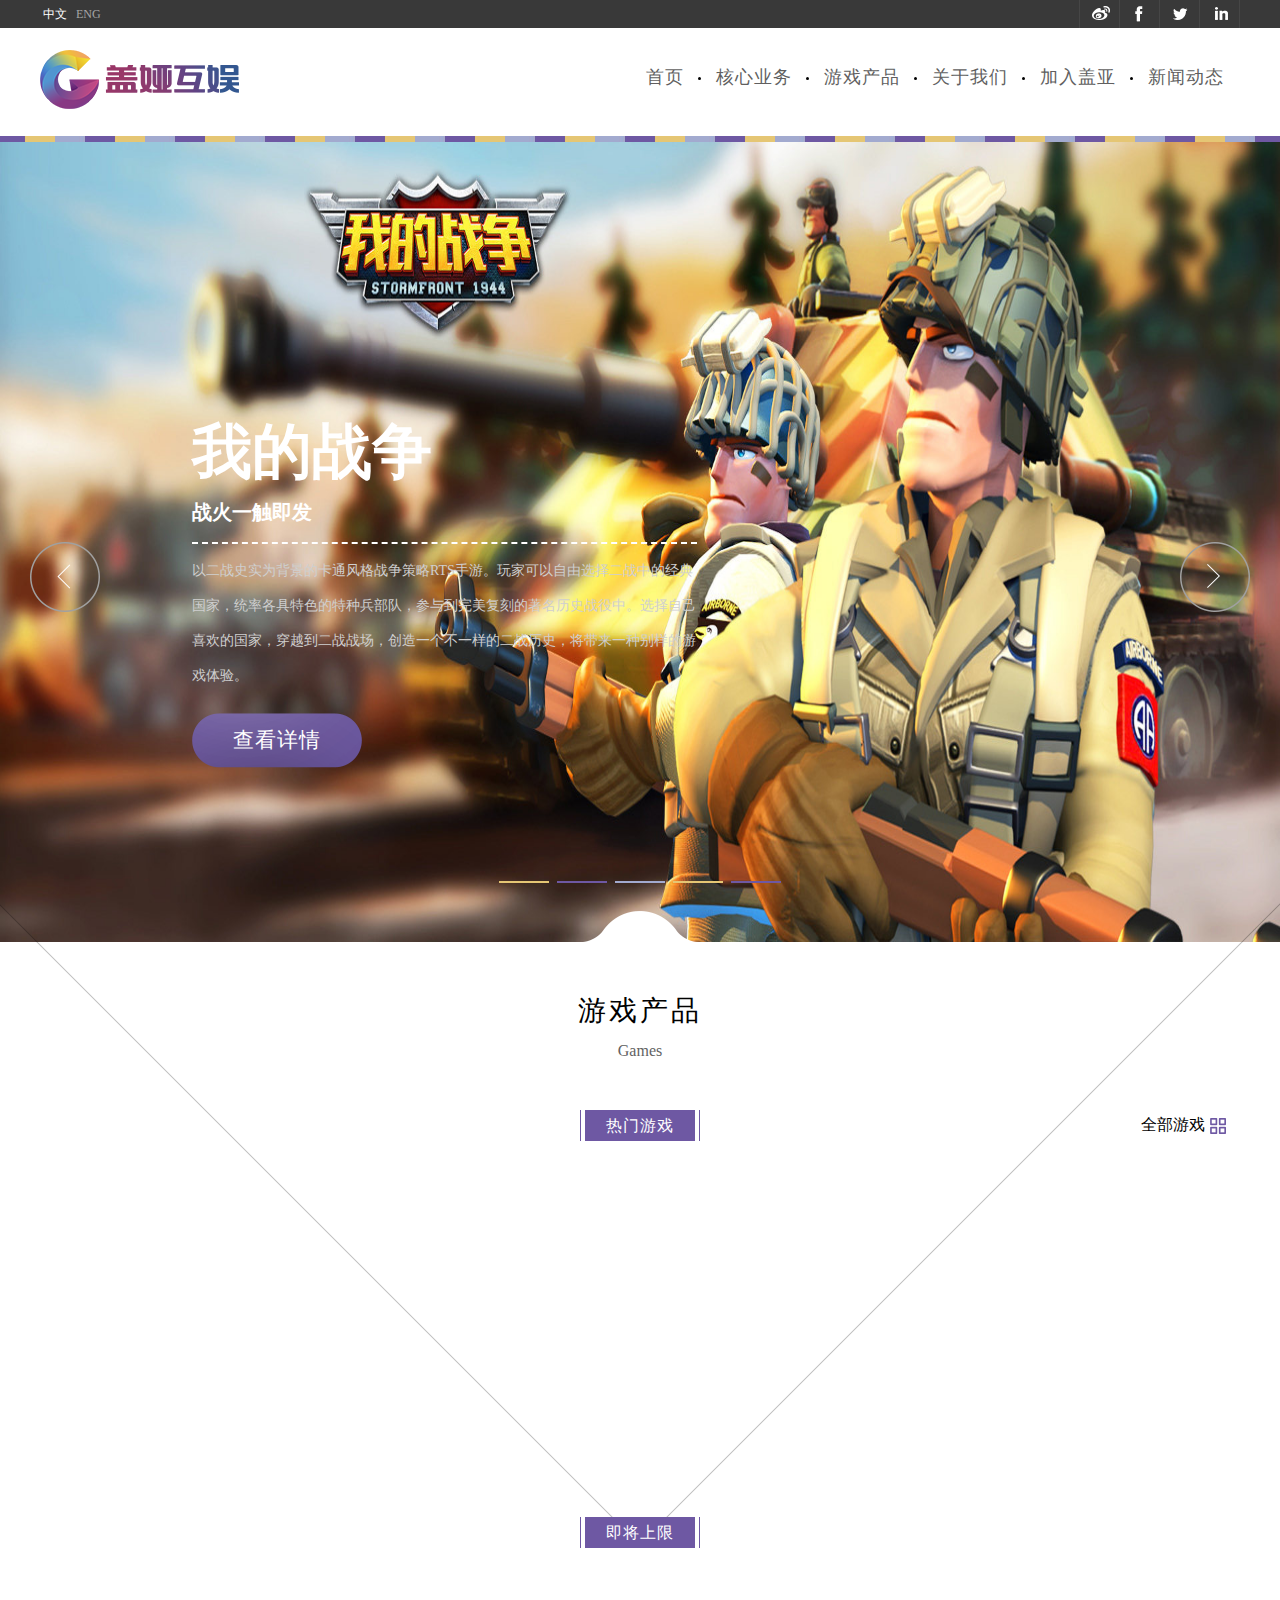
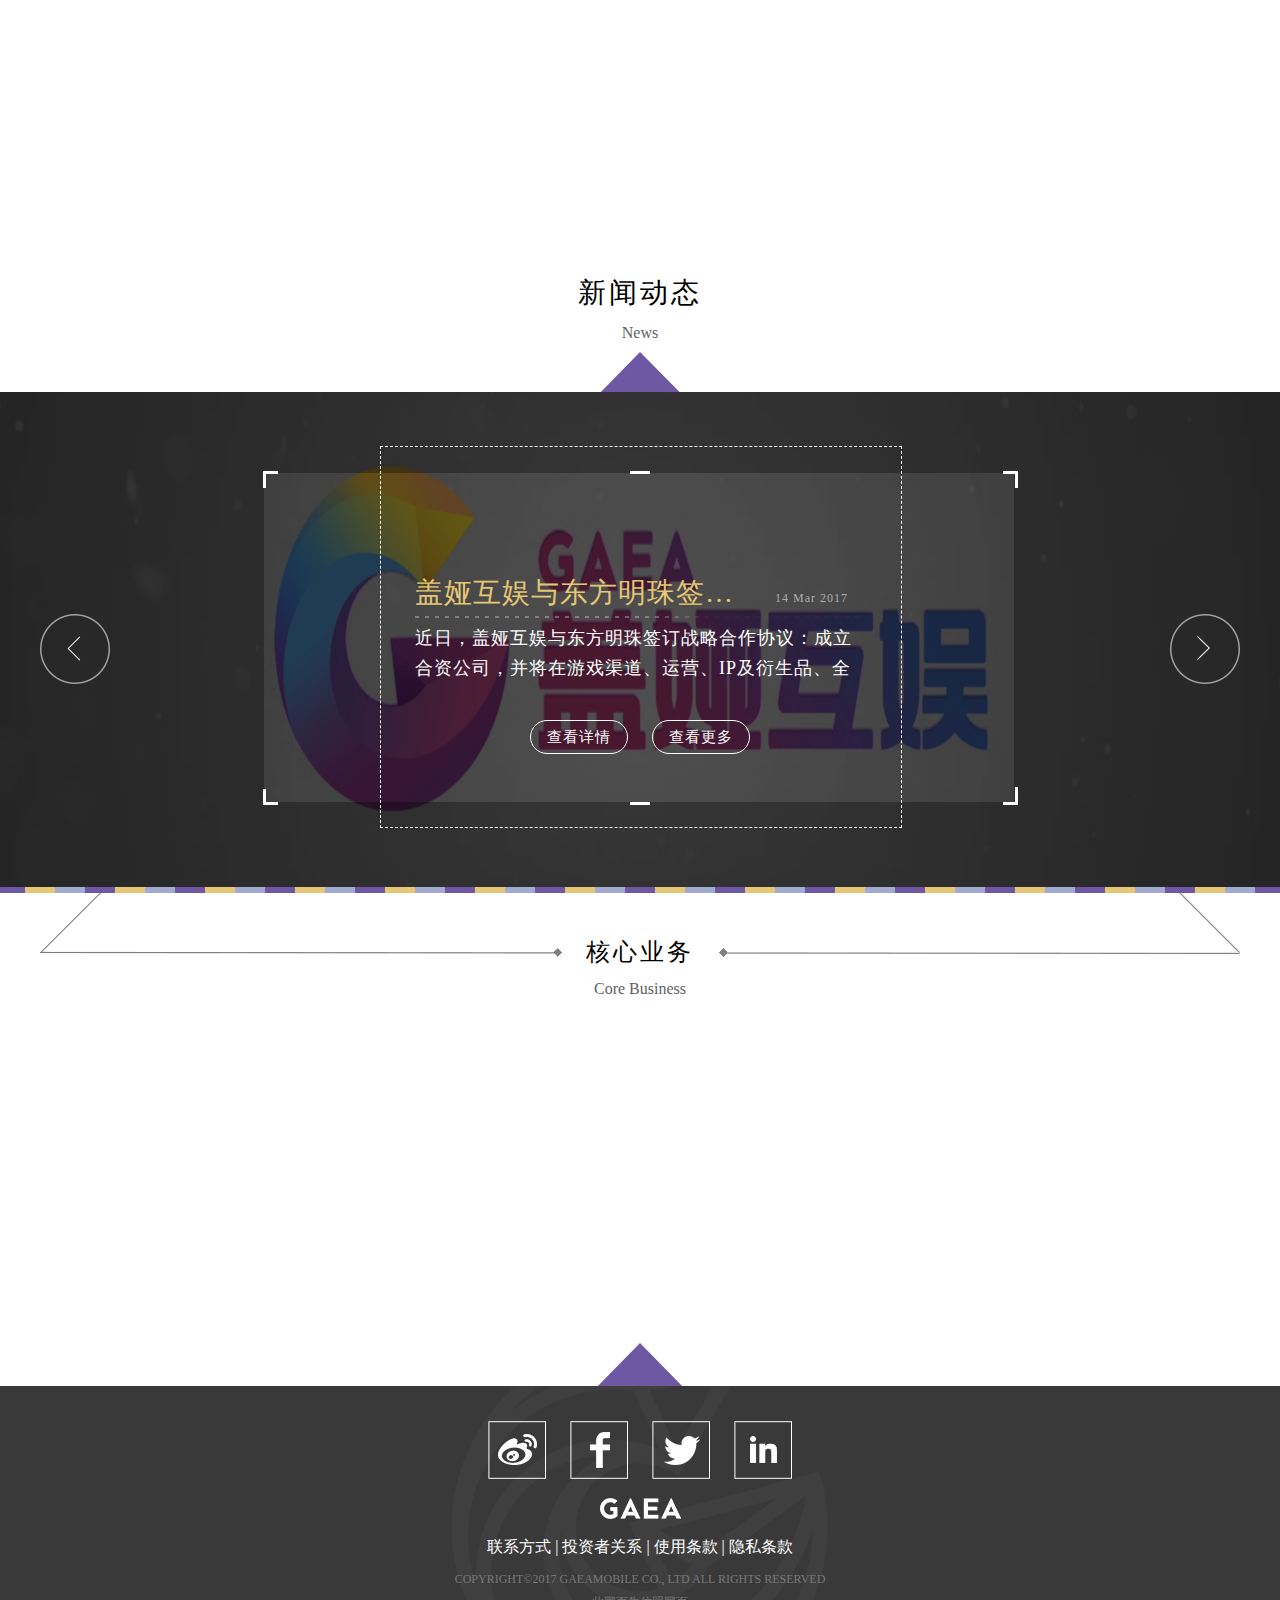
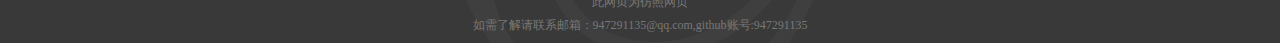
==== commit 28548bdd: "add IE8" ====
--- a/index.html
+++ b/index.html
@@ -6,11 +6,6 @@
 		<title>重生娱乐</title>		
 		<script type="text/javascript" src="js/jquery-3.1.1.min.js" ></script>
 		<script type="text/javascript" src="js/imgshow.js" ></script>
-		<script>
-			$(function(){
-				var userwidth= $(window).width();
-			})
-		</script>
 		<link rel="stylesheet" href="css/index.css" />
 	</head>
 	<body>
@@ -315,7 +310,7 @@
 				</ul>
 			</div>
 		</div>
-		<footer>
+		<div class="footer">
 			<i class="watermark"></i>
 			<div class="footer_inner">
 				<div class="footer-link">
@@ -340,6 +335,6 @@
 					<p>如需了解请联系邮箱：947291135@qq.com,github账号:947291135</p>
 				</div>
 			</div>
-		</footer>
+		</div>
 	</body>
 </html>
--- a/css/index.css
+++ b/css/index.css
@@ -4,9 +4,13 @@
 			}
 			a{
 				text-decoration: none;
+				border: none;
 			}
 			ul{
 				list-style: none;
+			}
+			img{
+				border: none;
 			}
 			.head_box{
 				width: 100%;
@@ -345,6 +349,9 @@
 			    height: 9px;
 			    top: 16px;
 			    right: 135px;
+			    transform: translateX(-100%);
+			    opacity: 0;
+			    transition: all 1s;
 			}
 			.game_header_title h2:after{
 				content: "";
@@ -355,6 +362,17 @@
 				background: url(../img/section_line.png) no-repeat -882px 0;
 				top: 16px;
 				left: 131px;
+				transform: translateX(100%);
+			    opacity: 0;
+			    transition: all 1s;
+			}
+			.game_header_title h2.active:before{
+				transform: translateX(0);
+			    opacity: 1;
+			}
+			.game_header_title h2.active:after{
+				transform: translateX(0);
+			    opacity: 1;
 			}
 			.game-box .hotgame{
 				margin-top: 50px;
@@ -435,6 +453,21 @@
 				background: url(../img/gamepro_bg.png) no-repeat;
 				margin: 0 3px;
 				padding: 0 9px;
+				transform: translateY(200px);
+				opacity: 0;
+			}
+			.game_con ul li.active{
+				transform: translateY(0px);
+				opacity: 1;
+			}
+			.game_con ul li:nth-child(1){
+				transition: all 1s;
+			}
+			.game_con ul li:nth-child(2){
+				transition: all 1.4s;
+			}
+			.game_con ul li:nth-child(3){
+				transition: all 1.8s;
 			}
 			.game_con ul li a{
 				position: relative;
@@ -511,6 +544,9 @@
 			    height: 9px;
 			    top: 16px;
 			    right: 135px;
+			    transform: translateX(-100%);
+			    transition: all 1s;
+			    opacity: 0;
 			}
 			.news-box .news-box_title h2:after{
 				content: "";
@@ -521,6 +557,17 @@
 				background: url(../img/section_line.png) no-repeat -882px 0;
 				top: 16px;
 				left: 131px;
+				transform: translateX(100%);
+				transition: all 1s; 
+				opacity: 0;
+			}
+			.news-box .news-box_title h2.active:before{
+				transform: translateX(0);
+			    opacity: 1;
+			}
+			.news-box .news-box_title h2.active:after{
+				transform: translateX(0);
+			    opacity: 1;
 			}
 			.news-box .news-box_title h2 span{
 				display: block;
@@ -822,6 +869,30 @@
 				display: inline-block;
 				width: 188px;
 				overflow: hidden;
+				transform: translateY(176px);
+				opacity: 0;
+			}
+			.bs-list li:nth-child(1){
+				transition: all 0.5s; 
+			}
+			.bs-list li:nth-child(2){
+				transition: all 0.9s;
+			}
+			.bs-list li:nth-child(3){
+				transition: all 1.3s;
+			}
+			.bs-list li:nth-child(4){
+				transition: all 1.7s;
+			}
+			.bs-list li:nth-child(5){
+				transition: all 2s;
+			}
+			.bs-list li:nth-child(6){
+				transition: all 2.3s;
+			}
+			.bs-list li.active{
+				transform: translateY(0px);
+				opacity: 1;
 			}
 			.bs-list li a{
 				display: block;
@@ -974,7 +1045,7 @@
 			    border-radius: 50%;
 			    background-color: #000;
 			}
-			footer{
+			.footer{
 				position: relative;
 				width: 100%;
 				height: 257px;
@@ -983,7 +1054,7 @@
 				text-align: center;
 				margin-top: 150px;
 			}
-			footer:before{
+			.footer:before{
 				content:"";
 				position: absolute;
 				top: -43px;
@@ -993,7 +1064,7 @@
 				margin-left: -43px;
 				background: url(../img/sprite_common.png) no-repeat -77px -74px;
 			}
-			footer .watermark{
+			.footer .watermark{
 				position: absolute;
 				top: 0;
 				left: 50%;
@@ -1002,16 +1073,16 @@
 				margin-left: -188px;
 				background: url(../img/sprite_common.png) no-repeat 0 -139px;
 			}
-			footer .footer_inner{
+			.footer .footer_inner{
 				position: relative;
 				overflow: hidden;
 				margin:  0 auto;
 				width: 1200px;
 			}
-			footer .footer-link{
+			.footer .footer-link{
 				margin-top: 35px;
 			}
-			footer .footer-link a span{
+			.footer .footer-link a span{
 				display: inline-block;
 				background: url(../img/sprite_common.png) no-repeat;
 				overflow: hidden;
@@ -1020,35 +1091,35 @@
 				cursor: pointer;
 				margin: 0 10px;
 			}
-			footer .footer-link a span.footer_sin{
+			.footer .footer-link a span.footer_sin{
 				background-position: -246px 0;
 			}
-			footer .footer-link a span.footer_fb{
+			.footer .footer-link a span.footer_fb{
 				background-position: 0 0;
 			}
-			footer .footer-link a span.footer_twitter{
+			.footer .footer-link a span.footer_twitter{
 				background-position: -82px 0;
 			}
-			footer .footer-link a span.footer_in{
+			.footer .footer-link a span.footer_in{
 				background-position: -164px 0;
 			}
-			footer .footer-logo{
+			.footer .footer-logo{
 				width: 81px;
 				height: 21px;
 				margin: 15px auto;
 				background: url(../img/sprite_common.png) no-repeat -178px -86px;
 			}
-			footer .footer-me{
+			.footer .footer-me{
 				color: #fff;
 				font-style: 14px;
 				margin-top: 18px;
 			}
-			footer .footer-me a{
+			.footer .footer-me a{
 				color: #fff;
 			}
-			footer .footer-copyright{
+			.footer .footer-copyright{
 				font-size: 12px;
 				margin-top: 10px;
 				line-height: 23px;
 				color: #787878;
-			}+			}gh-pages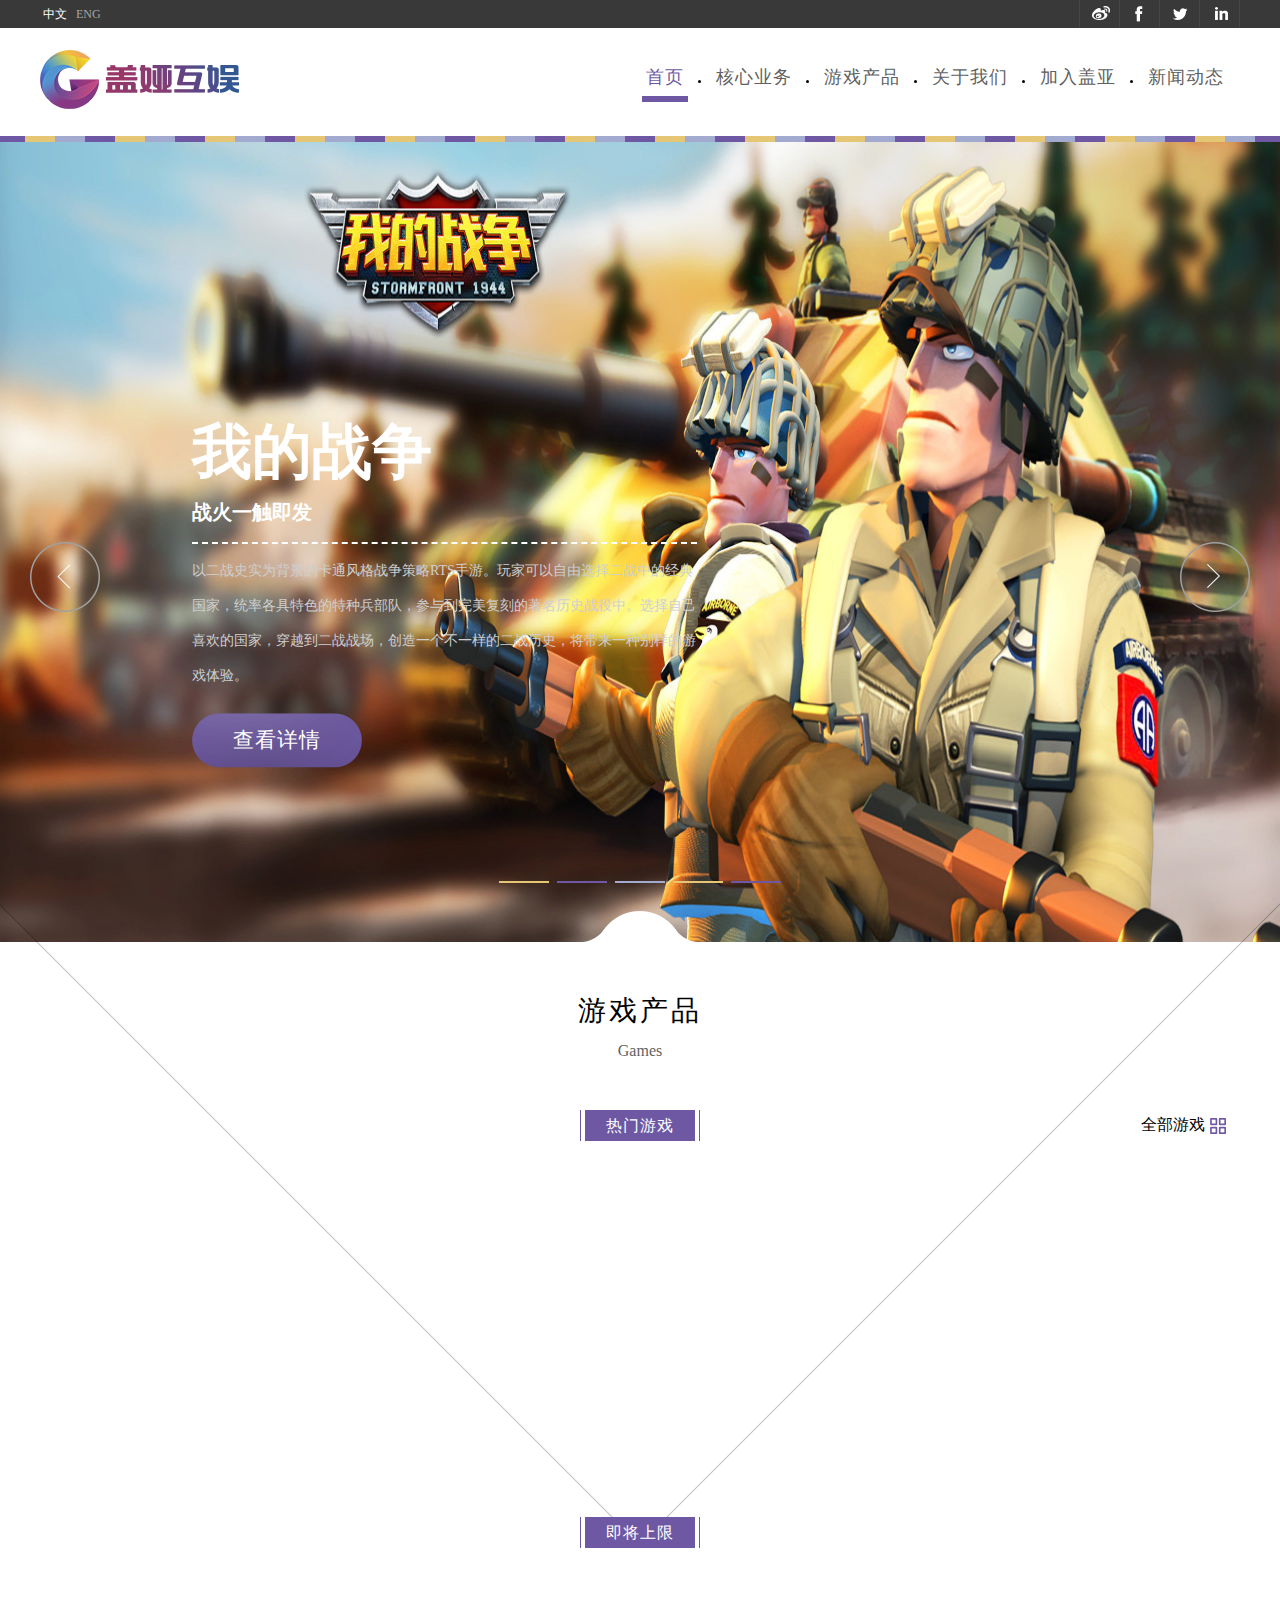
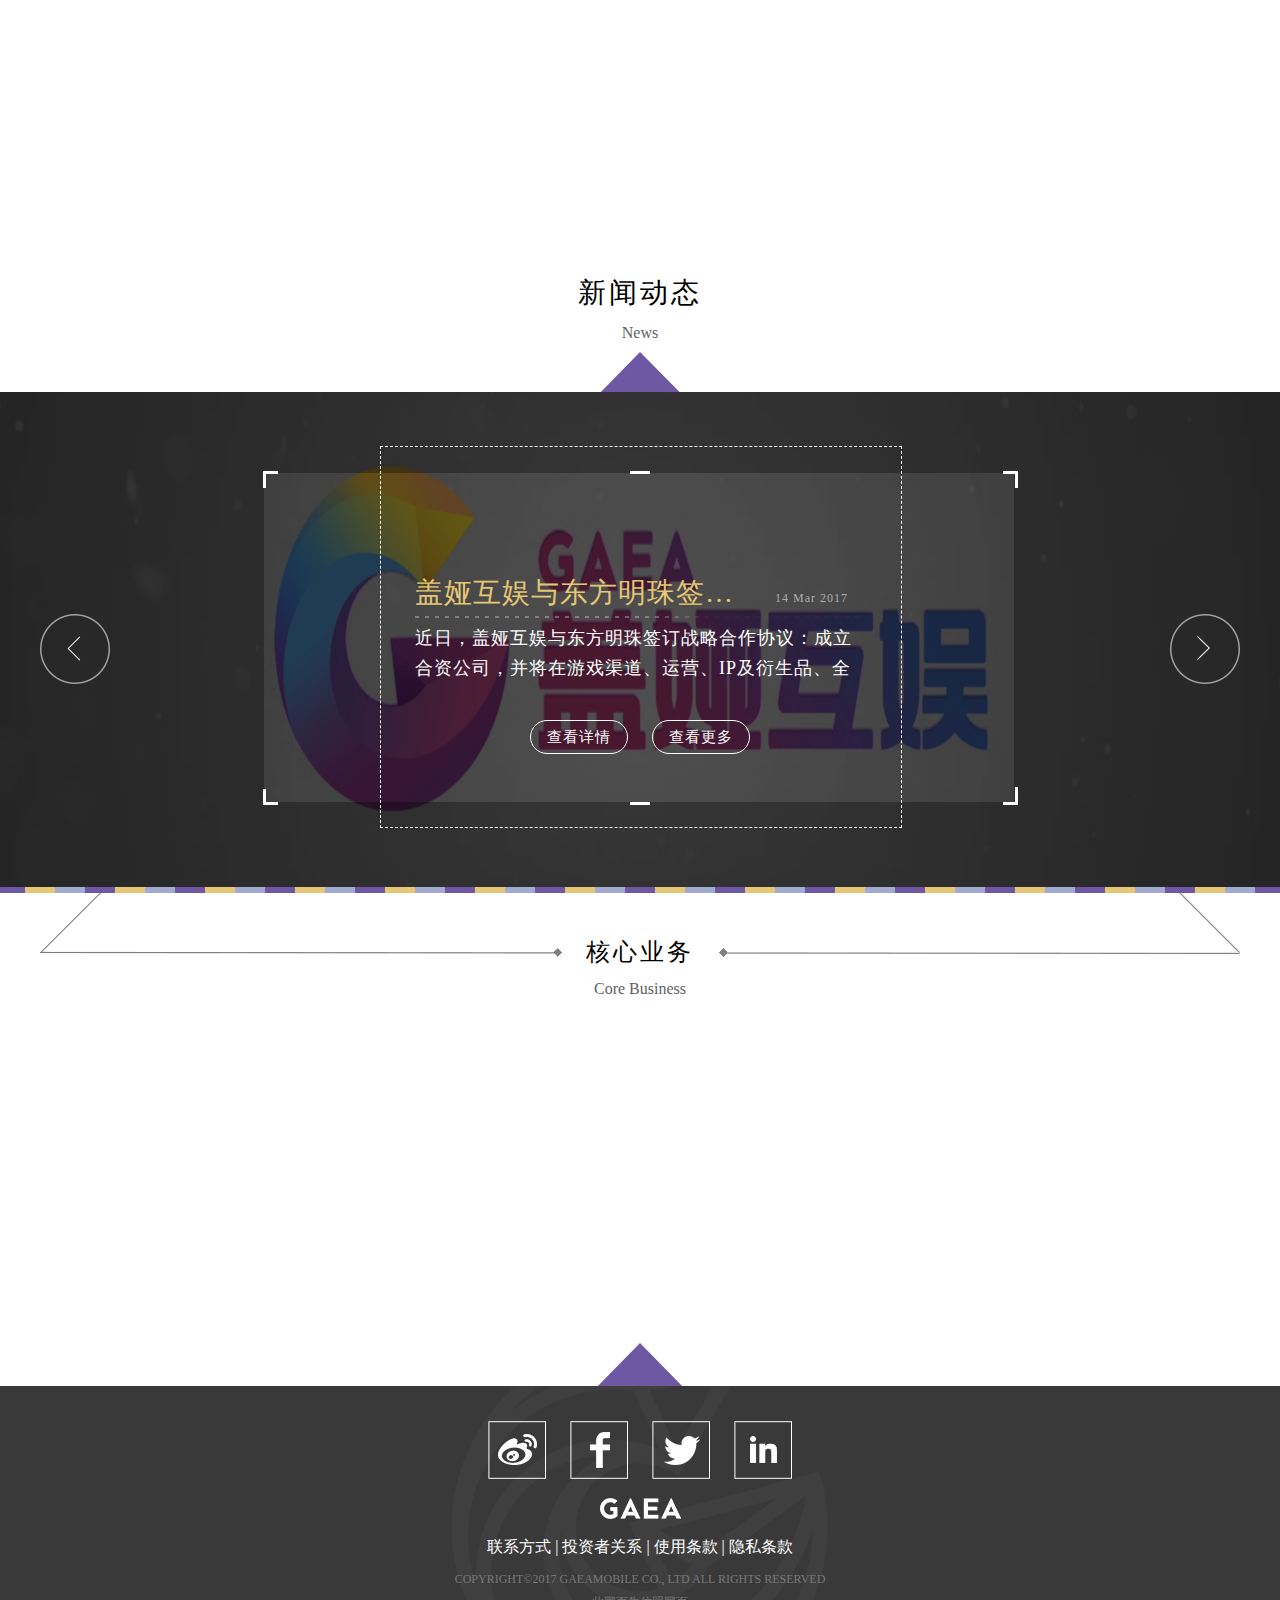
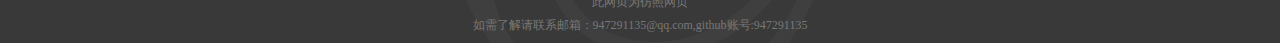
==== commit 869664c2: "add nav" ====
--- a/index.html
+++ b/index.html
@@ -39,7 +39,7 @@
 					<div class="box_inner">
 						<a href="#"><img src="img/gaea.png"  /></a>
 						<ul class="nav">
-							<li class="nav_1"><a href="#">首页</a></li>
+							<li class="nav_1"><a class="active" href="#">首页</a></li>
 							<li><a href="#">核心业务</a></li>
 							<li><a href="#">游戏产品</a></li>
 							<li><a href="#">关于我们</a></li>
--- a/css/index.css
+++ b/css/index.css
@@ -151,6 +151,17 @@
 			    color: #615f5f;
 			    font-size: 18px;
 			    font-family: "微软雅黑";
+			    border-bottom: 6px solid transparent;
+			    transition: all .3s; 
+			    
+			}
+			.nav_box .box_inner .nav li a.active{
+				border-color: #6E58A3;
+				color: #6E58A3;
+			}
+			.nav_box .box_inner .nav li a:hover{
+				border-color: #6E58A3;
+				color: #6E58A3;
 			}
 			.content{
 				width: 100%;
